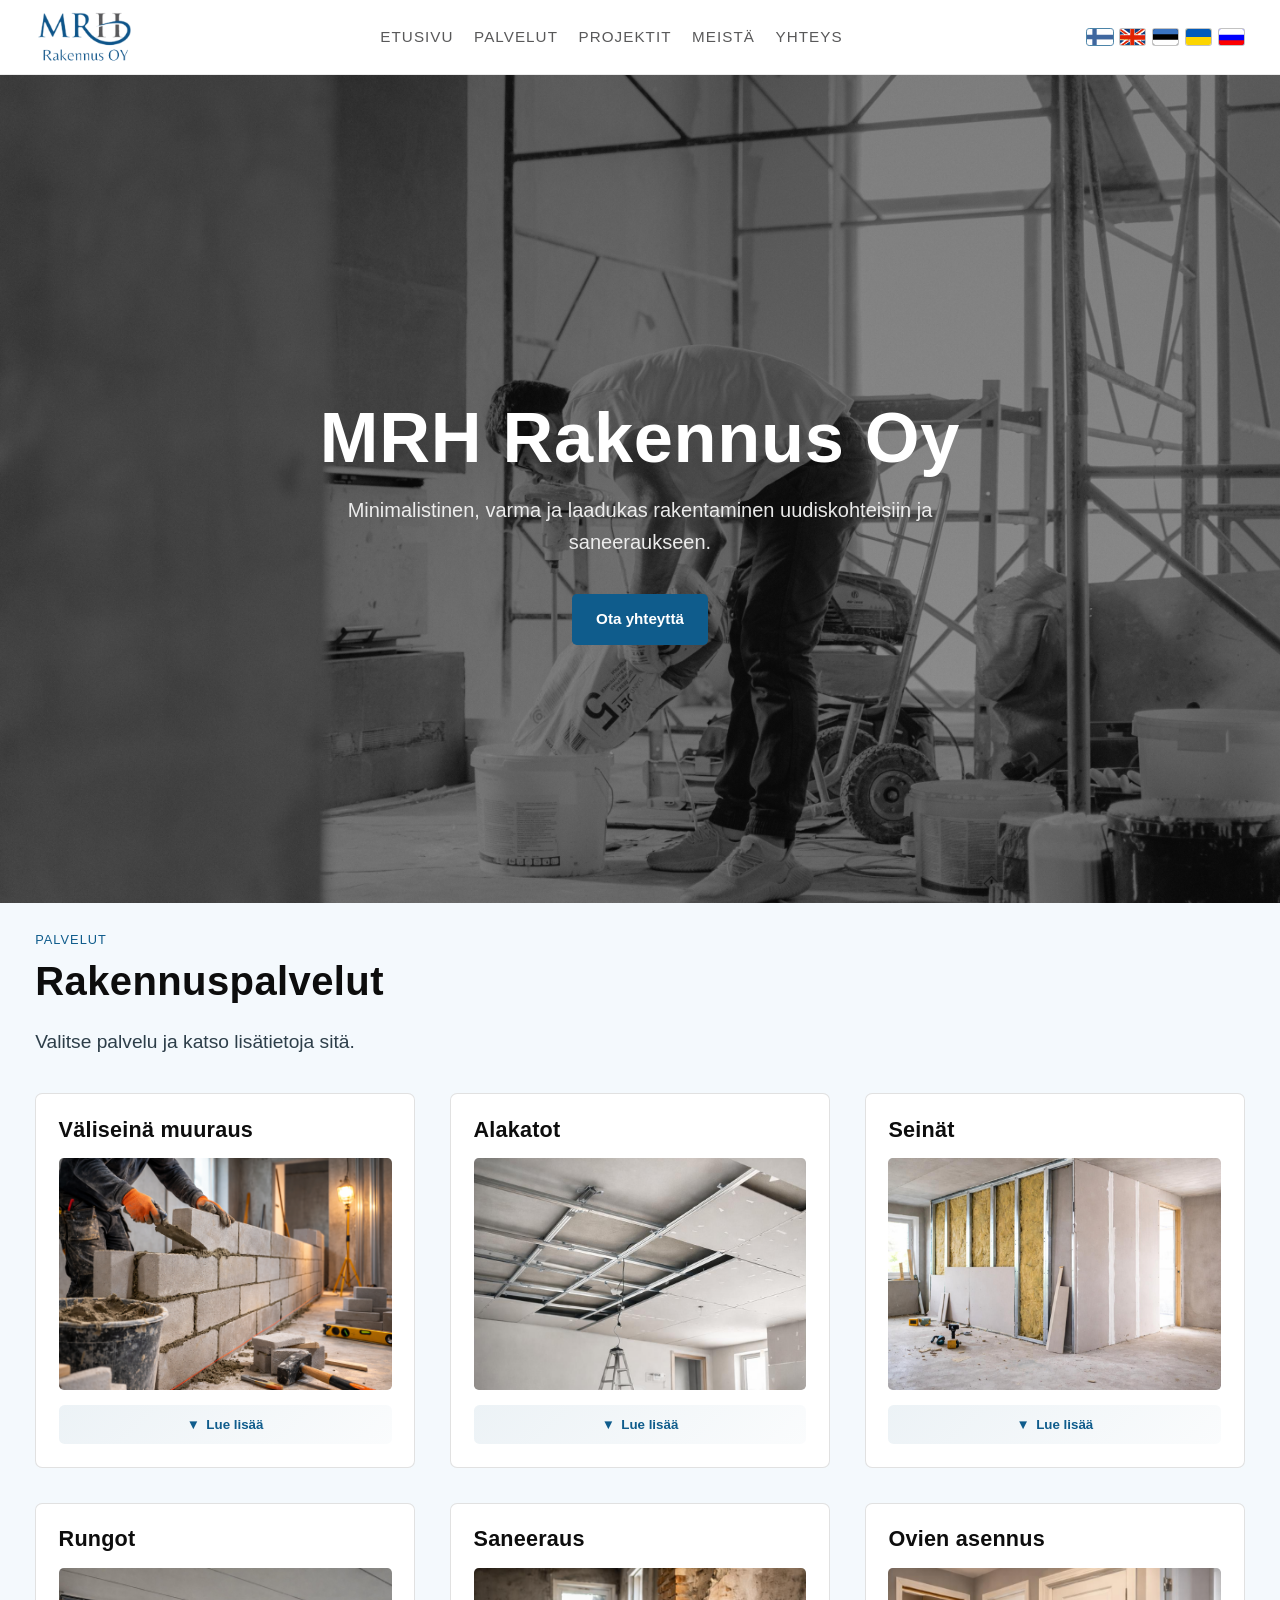
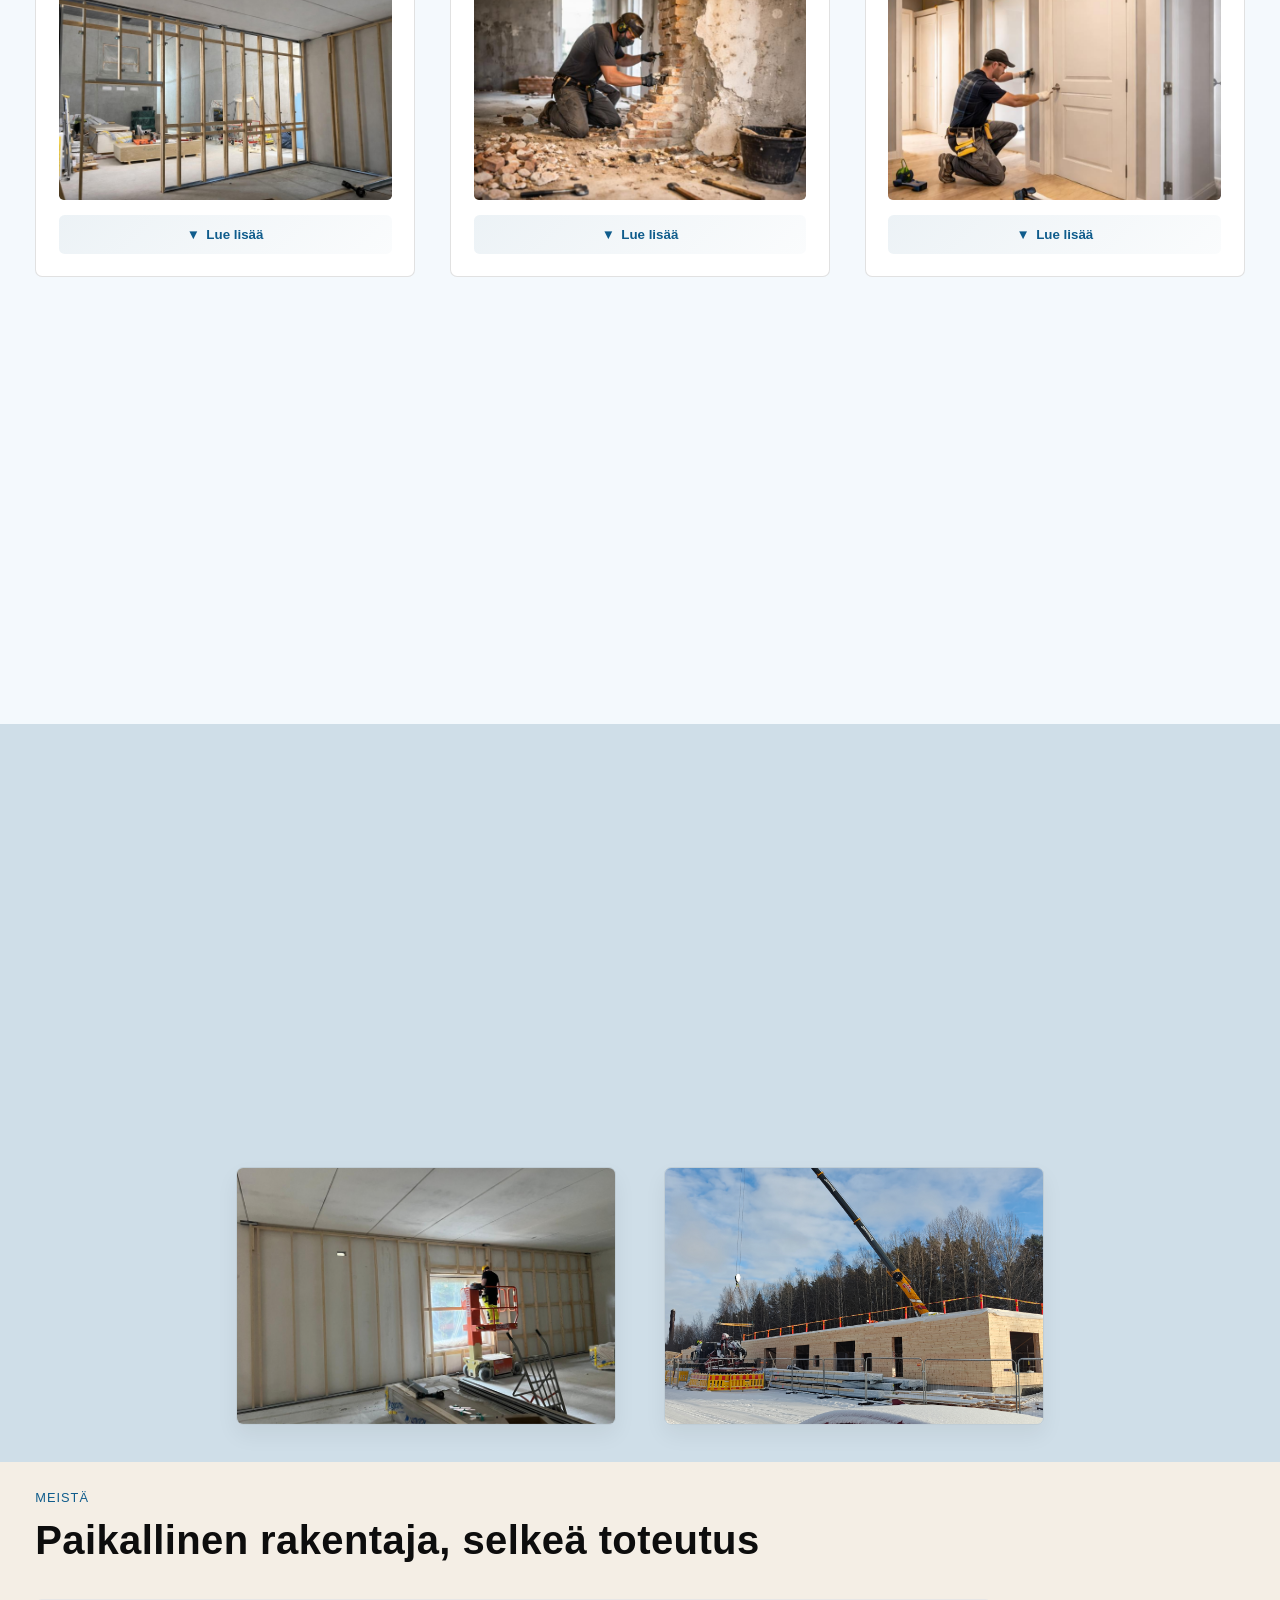
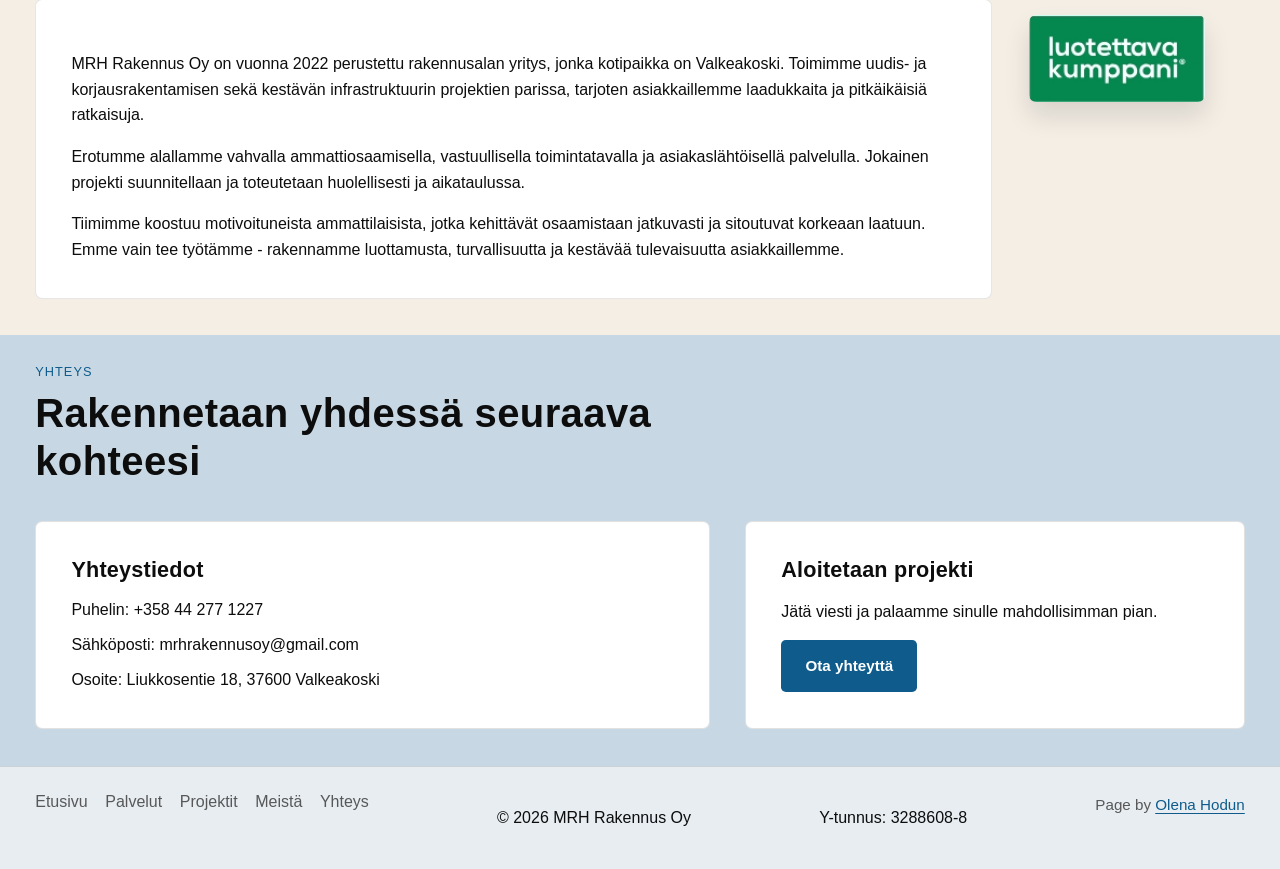
==== index.html @ fdbba247 "Main page (finnish) was extracted to the root of the project" ====
﻿<!doctype html>
<html lang="fi">
<head>
  <meta charset="UTF-8">
  <meta name="viewport" content="width=device-width, initial-scale=1.0">
  <meta name="description" content="MRH Rakennus Oy tarjoaa laadukasta rakennus- ja saneerauspalvelua.">
  <title>MRH Rakennus Oy | Rakennuspalvelut</title>
  <link rel="icon" href="./Assets/Icons/favicon.ico">
  <link rel="stylesheet" href="./css.css">
</head>
<body>
  <a class="skip-link" href="#home">Siirry sisältöön</a>

  <header class="site-header" data-header>
    <div class="container header-inner">
      <a class="logo-link" href="#home" aria-label="MRH Rakennus Oy etusivulle">
        <img src="./Assets/Icons/LOGO4 OK.png" alt="MRH Rakennus Oy logo">
      </a>

      <nav class="site-nav" id="site-nav" aria-label="Päävalikko" data-nav>
        <ul class="nav-list">
          <li><a class="nav-link" href="#home">Etusivu</a></li>
          <li><a class="nav-link" href="#services">Palvelut</a></li>
          <li><a class="nav-link" href="#projects">Projektit</a></li>
          <li><a class="nav-link" href="#about">Meistä</a></li>
          <li><a class="nav-link" href="#contact">Yhteys</a></li>
        </ul>
      </nav>

      <div class="header-tools">
        <nav class="lang-switch" aria-label="Kielen vaihto">
          <a class="lang-link" href="./" aria-label="Suomi" aria-current="page"><img src="./Assets/Images/flags/fiflag.svg" alt=""></a>
          <a class="lang-link" href="./project-root/en/" aria-label="English (UK)"><img src="./Assets/Images/flags/enflag.svg" alt=""></a>
          <a class="lang-link" href="./project-root/et/" aria-label="Eesti"><img src="./Assets/Images/flags/etflag.svg" alt=""></a>
          <a class="lang-link" href="./project-root/uk/" aria-label="Українська"><img src="./Assets/Images/flags/ukflag.svg" alt=""></a>
          <a class="lang-link" href="./project-root/ru/" aria-label="Русский"><img src="./Assets/Images/flags/ruflag.svg" alt=""></a>
        </nav>

        <button class="burger" type="button" aria-label="Avaa valikko" aria-controls="site-nav" aria-expanded="false" data-burger>
          <span></span>
          <span></span>
          <span></span>
        </button>
      </div>
    </div>
  </header>

  <main>
    <section id="home" class="hero">
      <div class="container hero-content" data-reveal>
        <h1>MRH Rakennus Oy</h1>
        <p>Minimalistinen, varma ja laadukas rakentaminen uudiskohteisiin ja saneeraukseen.</p>
        <a class="btn btn-primary" href="#contact">Ota yhteyttä</a>
      </div>
    </section>

    <section id="services">
      <div class="container">
        <div class="section-head" data-reveal>
          <span class="section-kicker">Palvelut</span>
          <h2>Rakennuspalvelut</h2>
          <p>Valitse palvelu ja katso lisätietoja sitä.</p>
        </div>

        <div class="services-grid">
          <article class="service-card" data-service-card data-reveal>
            <div class="service-head">
            <h3 class="service-title">Väliseinä muuraus</h3>
              <div class="service-thumb"><img src="./Assets/Images/Services/Muuraus.png" alt="Väliseinämuuraus"></div>
              <button class="service-toggle" type="button" aria-expanded="false" aria-controls="service-fi-1"><span class="arrow" aria-hidden="true">▼</span><span data-toggle-label>Lue lisää</span></button>
            </div>
            <div class="service-content" id="service-fi-1" aria-hidden="true"><div class="service-content-inner"><p>Rakennetaan uusia seiniä esimerkiksi tiilestä tai harkoista tilojen jakamiseksi. Työ sisältää mittauksen, muurauksen ja pinnan viimeistelyn.</p></div></div>
          </article>

          <article class="service-card" data-service-card data-reveal>
            <div class="service-head">
            <h3 class="service-title">Alakatot</h3>
              <div class="service-thumb"><img src="./Assets/Images/Services/Alakatot.png" alt="Alakatot"></div>
              <button class="service-toggle" type="button" aria-expanded="false" aria-controls="service-fi-2"><span class="arrow" aria-hidden="true">▼</span><span data-toggle-label>Lue lisää</span></button>
            </div>
            <div class="service-content" id="service-fi-2" aria-hidden="true"><div class="service-content-inner"><p>Asennetaan kattoon alakattojärjestelmä (esim. kipsilevy tai levyritilä), jolla saadaan siisti pinta ja piilotetaan johdot tai putket.</p></div></div>
          </article>

          <article class="service-card" data-service-card data-reveal>
            <div class="service-head">
            <h3 class="service-title">Seinät</h3>
              <div class="service-thumb"><img src="./Assets/Images/Services/Seinät.png" alt="Seinätyöt"></div>
              <button class="service-toggle" type="button" aria-expanded="false" aria-controls="service-fi-3"><span class="arrow" aria-hidden="true">▼</span><span data-toggle-label>Lue lisää</span></button>
            </div>
            <div class="service-content" id="service-fi-3" aria-hidden="true"><div class="service-content-inner"><p>Seinien rakentaminen ja levytys (esim. kipsilevy), tasoitus sekä valmistelu maalausta tai muuta pintaa varten.</p></div></div>
          </article>

          <article class="service-card" data-service-card data-reveal>
            <div class="service-head">
            <h3 class="service-title">Rungot</h3>
              <div class="service-thumb"><img src="./Assets/Images/Services/Runko.jpeg" alt="Runkotyöt"></div>
              <button class="service-toggle" type="button" aria-expanded="false" aria-controls="service-fi-4"><span class="arrow" aria-hidden="true">▼</span><span data-toggle-label>Lue lisää</span></button>
            </div>
            <div class="service-content" id="service-fi-4" aria-hidden="true"><div class="service-content-inner"><p>Rakennuksen tai seinien tukirakenteiden (puu tai metalli) tekeminen, joiden päälle levyt ja muut materiaalit asennetaan.</p></div></div>
          </article>

          <article class="service-card" data-service-card data-reveal>
            <div class="service-head">
            <h3 class="service-title">Saneeraus</h3>
              <div class="service-thumb"><img src="./Assets/Images/Services/Saneeraus.png" alt="Saneeraus"></div>
              <button class="service-toggle" type="button" aria-expanded="false" aria-controls="service-fi-5"><span class="arrow" aria-hidden="true">▼</span><span data-toggle-label>Lue lisää</span></button>
            </div>
            <div class="service-content" id="service-fi-5" aria-hidden="true"><div class="service-content-inner"><p>Vanhan tilan korjaus tai uudistaminen. Voi sisältää purkua, korjausta ja uusien rakenteiden asentamista.</p></div></div>
          </article>

          <article class="service-card" data-service-card data-reveal>
            <div class="service-head">
            <h3 class="service-title">Ovien asennus</h3>
              <div class="service-thumb"><img src="./Assets/Images/Services/Ovien asennus.png" alt="Ovien asennus"></div>
              <button class="service-toggle" type="button" aria-expanded="false" aria-controls="service-fi-6"><span class="arrow" aria-hidden="true">▼</span><span data-toggle-label>Lue lisää</span></button>
            </div>
            <div class="service-content" id="service-fi-6" aria-hidden="true"><div class="service-content-inner"><p>Uuden oven ja karmien asennus, säätö sekä varmistus, että ovi toimii oikein ja sulkeutuu tiiviisti.</p></div></div>
          </article>

          <article class="service-card" data-service-card data-reveal>
            <div class="service-head">
            <h3 class="service-title">Ikkunoiden asennus</h3>
              <div class="service-thumb"><img src="./Assets/Images/Services/Ikkunoiden asennus.png" alt="Ikkunoiden asennus"></div>
              <button class="service-toggle" type="button" aria-expanded="false" aria-controls="service-fi-7"><span class="arrow" aria-hidden="true">▼</span><span data-toggle-label>Lue lisää</span></button>
            </div>
            <div class="service-content" id="service-fi-7" aria-hidden="true"><div class="service-content-inner"><p>Vanhojen ikkunoiden vaihto tai uusien asennus, tiivistys ja viimeistely, jotta ikkuna on eristetty ja toimii oikein.</p></div></div>
          </article>
        </div>
      </div>
    </section>

    <section id="projects">
      <div class="container">
        <div class="section-head" data-reveal>
          <span class="section-kicker">Projektit</span>
          <h2>Viimeaikaiset kohteet</h2>
        </div>
        <div class="projects-grid">
          <article class="project-card" data-reveal><div class="project-slider" data-slider><div class="project-track">
            <img src="./Assets\Images\Projects\Ahvenisjärven koulu 2025\Ahvenisjärven koulu1.jpeg" alt="Asuntokohde">
            <img src="./Assets\Images\Projects\Ahvenisjärven koulu 2025\Ahvenisjärven koulu2.jpeg" alt="Asuntokohde">
          </div><button class="project-nav prev" type="button" aria-label="Edellinen kuva">&#10094;</button><button class="project-nav next" type="button" aria-label="Seuraava kuva">&#10095;</button><div class="project-dots" role="tablist" aria-label="Projektin kuvat"><button class="project-dot is-active" type="button" aria-label="Näytä kuva 1"></button><button class="project-dot" type="button" aria-label="Näytä kuva 2"></button></div></div><div class="project-overlay">
            Ahvenisjärven koulu, 2025</div>
          </article>
          <article class="project-card" data-reveal><div class="project-slider" data-slider><div class="project-track">
            <img src="./Assets\Images\Projects\Malminharjun kurssikeskus 2026\Malminharjun kurssikeskus 2.jpeg" alt="Toimitilakohde">
            <img src="./Assets\Images\Projects\Malminharjun kurssikeskus 2026\Malminharjun kurssikeskus3.jpeg" alt="Toimitilakohde">
            <img src="./Assets\Images\Projects\Malminharjun kurssikeskus 2026\Malminharjun kurssikeskus4.jpeg" alt="Toimitilakohde">
            <img src="./Assets\Images\Projects\Malminharjun kurssikeskus 2026\Malminharjun kurssikeskus5.jpeg" alt="Toimitilakohde">
            <img src="./Assets\Images\Projects\Malminharjun kurssikeskus 2026\Malminharjun kurssikeskus6.jpeg" alt="Toimitilakohde">
            <img src="./Assets\Images\Projects\Malminharjun kurssikeskus 2026\WhatsApp Image 2026-03-03 at 14.04.19.jpeg" alt="Toimitilakohde">
          </div><button class="project-nav prev" type="button" aria-label="Edellinen kuva">&#10094;</button><button class="project-nav next" type="button" aria-label="Seuraava kuva">&#10095;</button><div class="project-dots" role="tablist" aria-label="Projektin kuvat"><button class="project-dot is-active" type="button" aria-label="Näytä kuva 1"></button><button class="project-dot" type="button" aria-label="Näytä kuva 2"></button><button class="project-dot" type="button" aria-label="Näytä kuva 3"></button><button class="project-dot" type="button" aria-label="Näytä kuva 4"></button><button class="project-dot" type="button" aria-label="Näytä kuva 5"><button class="project-dot" type="button" aria-label="Näytä kuva 6"></button></button></div></div><div class="project-overlay">
            Malminharjun kurssikeskus, 2026</div>
          </article>
          <article class="project-card" data-reveal><div class="project-slider" data-slider><div class="project-track">
            <img src="./Assets\Images\Projects\Sääksjärven koulu 2024\Saaksjarven koulu.jpeg" alt="Julkisivukohde">
          </div><!--<button class="project-nav prev" type="button" aria-label="Edellinen kuva">&#10094;</button><button class="project-nav next" type="button" aria-label="Seuraava kuva">&#10095;</button>--><div class="project-dots" role="tablist" aria-label="Projektin kuvat"><button class="project-dot is-active" type="button" aria-label="Näytä kuva 1"></button></div></div><div class="project-overlay">
            Sääksjärven koulu, 2024</div>
          </article>
          <article class="project-card" data-reveal><div class="project-slider" data-slider><div class="project-track">
            <img src="./Assets\Images\Projects\Sisä- ja ulkoikkunoiden asennus, PK Rahola 2026\IMG20260211143029.jpg" alt="Sisärakennuskohde">
            <img src="./Assets\Images\Projects\Sisä- ja ulkoikkunoiden asennus, PK Rahola 2026\IMG20260219124139.jpg" alt="Sisärakennuskohde">
            <img src="./Assets\Images\Projects\Sisä- ja ulkoikkunoiden asennus, PK Rahola 2026\IMG20260219124539.jpg" alt="Sisärakennuskohde">
          </div><button class="project-nav prev" type="button" aria-label="Edellinen kuva">&#10094;</button><button class="project-nav next" type="button" aria-label="Seuraava kuva">&#10095;</button><div class="project-dots" role="tablist" aria-label="Projektin kuvat"><button class="project-dot is-active" type="button" aria-label="Näytä kuva 1"></button><button class="project-dot" type="button" aria-label="Näytä kuva 2"></button><button class="project-dot" type="button" aria-label="Näytä kuva 3"></button></div></div><div class="project-overlay">
            Sisä- ja ulkoikkunoiden asennus, PK Rahola, 2026</div>
          </article>
        </div>
      </div>
    </section>

    <section id="about">
      <div class="container">
        <div class="section-head" data-reveal>
          <span class="section-kicker">Meistä</span>
          <h2>Paikallinen rakentaja, selkeä toteutus</h2>
        </div>
        <div class="about-grid" data-reveal><article class="about-copy"><p>MRH Rakennus Oy on vuonna 2022 perustettu 
          rakennusalan yritys, jonka kotipaikka on Valkeakoski. Toimimme uudis- ja korjausrakentamisen 
          sekä kestävän infrastruktuurin projektien parissa, tarjoten asiakkaillemme laadukkaita ja 
          pitkäikäisiä ratkaisuja.</p><p>Erotumme alallamme vahvalla ammattiosaamisella, vastuullisella 
            toimintatavalla ja asiakaslähtöisellä palvelulla. Jokainen projekti suunnitellaan ja toteutetaan 
            huolellisesti ja aikataulussa.</p><p>Tiimimme 
              koostuu motivoituneista ammattilaisista, jotka kehittävät osaamistaan jatkuvasti ja 
              sitoutuvat korkeaan laatuun. Emme vain tee työtämme - rakennamme luottamusta, turvallisuutta ja kestävää tulevaisuutta asiakkaillemme.</p></article><figure class="about-image"><img src="./Assets/LUOTETTAVA KUMPPANI.jpeg" alt="Luotettava kumppani -merkki" loading="lazy" decoding="async"></figure></div>
      </div>
    </section>

    <section id="contact">
      <div class="container">
        <div class="section-head" data-reveal>
          <span class="section-kicker">Yhteys</span>
          <h2>Rakennetaan yhdessä seuraava kohteesi</h2>
        </div>
        <div class="contact-grid">
          <article class="contact-card" data-reveal>
            <h3>Yhteystiedot</h3>
            <ul class="contact-list">
              <li>Puhelin: +358 44 277 1227</li>
              <li>Sähköposti: mrhrakennusoy@gmail.com</li>
              <li>Osoite: Liukkosentie 18, 37600 Valkeakoski</li>
            </ul>
          </article>
          <aside class="contact-cta" data-reveal>
            <h3>Aloitetaan projekti</h3>
            <p>Jätä viesti ja palaamme sinulle mahdollisimman pian.</p>
            <a class="btn btn-primary" href="mailto:mrhrakennusoy@gmail.com">Ota yhteyttä</a>
          </aside>
        </div>
      </div>
    </section>
  </main>

  <footer class="site-footer">
    <div class="container footer-inner">
      <ul class="footer-nav">
        <li><a href="#home">Etusivu</a></li>
        <li><a href="#services">Palvelut</a></li>
        <li><a href="#projects">Projektit</a></li>
        <li><a href="#about">Meistä</a></li>
        <li><a href="#contact">Yhteys</a></li>
      </ul>
      <p>&copy; <span data-year></span> MRH Rakennus Oy</p><p>Y-tunnus: 3288608-8</p>
      <p class="footer-credit">Page by <a href="https://www.linkedin.com/in/olenahodun" target="_blank" rel="noopener noreferrer">Olena Hodun</a></p>
    </div>
  </footer>

  <script src="./js/ui.js" defer></script>
  <script src="./js/animations.js" defer></script>
  <script src="./js/lang.js" defer></script>
</body>
</html>
---- css.css ----
:root {
  --c-dark: #0D0D0D;
  --c-accent: #0F5C8C;
  --c-accent-2: #5888A6;
  --c-gray: #585859;
  --c-light: #F2F2F2;

  --container: 78rem;
  --radius: 0.45rem;
  --radius-sm: 0.3rem;
  --header-height: 4.65rem;
  --space-1: clamp(0.7rem, 1.2vw, 1rem);
  --space-2: clamp(1rem, 1.8vw, 1.4rem);
  --space-3: clamp(1.5rem, 2.8vw, 2.2rem);
  --space-4: clamp(2.2rem, 4vw, 3.2rem);
  --space-5: clamp(3rem, 5vw, 4.2rem);
}

* { box-sizing: border-box; }
html { scroll-behavior: smooth; }
body {
  margin: 0;
  font-family: "Avenir Next", "Manrope", "Segoe UI", sans-serif;
  color: var(--c-dark);
  background: #fff;
  line-height: 1.6;
}
img { display: block; width: 100%; height: auto; }
a { color: inherit; text-decoration: none; }

.container {
  width: min(100% - (var(--space-3) * 2), var(--container));
  margin-inline: auto;
}

.skip-link {
  position: absolute;
  left: -999px;
  top: 0;
  padding: 0.7rem 1rem;
  background: var(--c-dark);
  color: #fff;
  z-index: 999;
}
.skip-link:focus { left: 0.75rem; top: 0.75rem; }

.site-header {
  position: sticky;
  top: 0;
  z-index: 120;
  background: rgba(255, 255, 255, 0.97);
  backdrop-filter: blur(10px);
  border-bottom: 1px solid rgba(13, 13, 13, 0.08);
  transition: box-shadow 260ms ease;
}
.site-header.is-scrolled { box-shadow: 0 12px 26px rgba(13, 13, 13, 0.1); }

.header-inner {
  min-height: var(--header-height);
  display: flex;
  align-items: center;
  justify-content: space-between;
  gap: var(--space-2);
  flex-wrap: nowrap;
}
.logo-link {
  display: inline-flex;
  align-items: center;
  flex: 0 0 auto;
}
.logo-link img {
  height: calc(var(--header-height) * 0.75);
  width: auto;
  object-fit: contain;
}

.site-nav {
  flex: 1 1 auto;
  display: flex;
  justify-content: center;
}
.nav-list {
  margin: 0;
  padding: 0;
  list-style: none;
  display: flex;
  align-items: center;
  gap: clamp(0.9rem, 1.6vw, 1.5rem);
}
.nav-link {
  font-size: 0.95rem;
  text-transform: uppercase;
  letter-spacing: 0.07em;
  color: var(--c-gray);
  padding-bottom: 0.2rem;
  border-bottom: 1px solid transparent;
  transition: color 240ms ease, border-color 240ms ease;
}
.nav-link:hover,
.nav-link:focus-visible,
.nav-link.is-active {
  color: var(--c-accent);
  border-bottom-color: var(--c-accent);
}

.header-tools {
  flex: 0 0 auto;
  display: flex;
  align-items: center;
  gap: var(--space-1);
}

.lang-switch {
  display: flex;
  align-items: center;
  gap: 0.35rem;
}
.lang-link {
  width: 1.7rem;
  height: 1.15rem;
  display: inline-flex;
  align-items: center;
  justify-content: center;
  border: 1px solid rgba(13, 13, 13, 0.25);
  border-radius: 0.2rem;
  background: #fff;
  overflow: hidden;
  transition: transform 220ms ease, border-color 220ms ease, opacity 220ms ease;
}
.lang-link img {
  width: 100%;
  height: 100%;
  object-fit: cover;
}
.lang-link:hover,
.lang-link:focus-visible {
  transform: translateY(-1px);
  border-color: var(--c-accent);
}
.lang-link[aria-current="page"] {
  opacity: 0.75;
  border-color: var(--c-accent);
}

.burger {
  width: 2.7rem;
  height: 2.7rem;
  display: none;
  flex-direction: column;
  align-items: center;
  justify-content: center;
  gap: 0.35rem;
  border: 1px solid rgba(13, 13, 13, 0.2);
  border-radius: 0.35rem;
  background: #fff;
  cursor: pointer;
  padding: 0;
}
.burger span {
  width: 1.25rem;
  height: 2px;
  background: var(--c-dark);
  transition: transform 400ms cubic-bezier(0.4, 0, 0.2, 1), opacity 300ms ease;
}
.burger.is-active span:nth-child(1) {
  transform: translateY(8px) rotate(45deg);
}
.burger.is-active span:nth-child(2) {
  opacity: 0;
}
.burger.is-active span:nth-child(3) {
  transform: translateY(-8px) rotate(-45deg);
}

body.menu-open { overflow: hidden; }

section {
  scroll-margin-top: var(--header-height);
  margin: 0;
  padding: var(--space-2) 0;
}
#home {
  min-height: min(92svh, 64rem);
  padding: calc(var(--header-height) + var(--space-4)) 0 var(--space-5);
  color: #fff;
  background: linear-gradient(rgba(13, 13, 13, 0.5), rgba(13, 13, 13, 0.42)), url("Assets/Images/BackGround.jpg") center/cover no-repeat;
  display: grid;
  place-items: center;
}
#services { background: #f4f9fd; }
#projects { background: #cfdee8; }
#about { background: #f4eee5; }
#contact { background: #c7d8e4; }

.section-head { max-width: 48rem; margin-bottom: var(--space-3); }
.section-head p {
  font-size: clamp(1.03rem, 1.5vw, 1.2rem);
  line-height: 1.75;
  color: #2d3e49;
}
.section-kicker {
  display: inline-block;
  margin-bottom: 0.45rem;
  text-transform: uppercase;
  letter-spacing: 0.08em;
  font-size: 0.8rem;
  color: var(--c-accent);
}
h1, h2, h3 {
  margin: 0 0 0.9rem;
  line-height: 1.2;
  font-weight: 600;
  letter-spacing: 0.01em;
}
h1 { font-size: clamp(2.1rem, 5.5vw, 4.4rem); }
h2 { font-size: clamp(1.6rem, 3.3vw, 2.5rem); }
h3 { font-size: clamp(1.12rem, 2vw, 1.35rem); }

.hero-content {
  max-width: 54rem;
  text-align: center;
}
.hero-content p {
  margin: 0 auto var(--space-3);
  max-width: 42rem;
  font-size: clamp(1.02rem, 2vw, 1.25rem);
  color: rgba(242, 242, 242, 0.96);
}

.btn {
  display: inline-flex;
  align-items: center;
  justify-content: center;
  border-radius: 0.3rem;
  border: 1px solid transparent;
  padding: 0.78rem 1.45rem;
  font-weight: 600;
  font-size: 0.95rem;
  transition: background-color 260ms ease, border-color 260ms ease, box-shadow 260ms ease;
}
.btn-primary { background-color: var(--c-accent); color: #fff; }
.btn-primary:hover,
.btn-primary:focus-visible {
  background-color: var(--c-accent-2);
  box-shadow: none;
}

.about-grid {
  display: grid;
  grid-template-columns: 1fr;
  gap: var(--space-3);
  align-items: start;
  margin-bottom: 14.4px;
}
.about-copy {
  padding: var(--space-3);
  border: 1px solid rgba(13, 13, 13, 0.1);
  border-radius: var(--radius);
  background: #fff;
}
.about-copy p:last-child { margin-bottom: 0; }
.about-image {
  width: min(100%, 11rem);
  margin-left: auto;
  border-radius: var(--radius);
  overflow: hidden;
  box-shadow: 0 14px 26px rgba(13, 13, 13, 0.12);
}
.about-image img {
  aspect-ratio: auto;
  object-fit: cover;
  object-position: center;
}

/* ================= SERVICES GRID ================= */

.services-grid {
  display: grid;
  gap: var(--space-3);
  margin-top: var(--space-2);
  align-items: start; /* prevents stretch bug */
  margin-bottom: 14.4px;
}

.service-card {
  border: 1px solid rgba(13, 13, 13, 0.12);
  border-radius: var(--radius);
  background: #fff;
  overflow: hidden;
  transition: 
    transform 300ms ease,
    box-shadow 300ms ease,
    border-color 300ms ease;
  position: relative;
}

.service-card.is-open {
  transform: translateY(-6px);
  box-shadow: 0 18px 32px rgba(13, 13, 13, 0.12);
  border-color: rgba(15, 92, 140, 0.55);
}

/* ===== HEADER ===== */

.service-head {
  padding: var(--space-2);
  display: grid;
  gap: var(--space-1);
}

.service-title {
  margin: 0;
  text-align: left;
  font-weight: 600;
}

/* ===== IMAGE ===== */

.service-thumb {
  border-radius: var(--radius-sm);
  overflow: hidden;
}

.service-thumb img {
  aspect-ratio: 16 / 10;
  object-fit: cover;
  min-height: 14.5rem;
  transition: transform 400ms ease;
}

/* ===== PREMIUM TOGGLE BUTTON ===== */

.service-toggle {
  width: 100%;
  border: none;
  border-radius: 0.35rem;
  background: linear-gradient(
    135deg,
    rgba(15, 92, 140, 0.08),
    rgba(15, 92, 140, 0.02)
  );
  color: var(--c-accent);
  padding: 0.75rem 0.9rem;
  display: flex;
  align-items: center;
  justify-content: center;
  gap: 0.4rem;
  font-weight: 600;
  cursor: pointer;
  transition: 
    background 260ms ease,
    transform 200ms ease,
    box-shadow 260ms ease;
}

.service-toggle:hover,
.service-toggle:focus-visible {
  background: linear-gradient(
    135deg,
    rgba(15, 92, 140, 0.16),
    rgba(15, 92, 140, 0.05)
  );
  transform: translateY(-2px);
  box-shadow: 0 8px 18px rgba(15, 92, 140, 0.18);
}

.service-card.is-open .service-toggle {
  background: var(--c-accent);
  color: #fff;
}

.service-toggle .arrow {
  transition: transform 320ms cubic-bezier(0.4, 0, 0.2, 1);
}

.service-card.is-open .service-toggle .arrow {
  transform: rotate(180deg);
}

/* ===== ACCORDION CONTENT ===== */

.service-content {
  overflow: hidden;
  max-height: 0;
  transition: max-height 520ms cubic-bezier(0.4, 0, 0.2, 1);
}

.service-content-inner {
  padding: 0 var(--space-2) var(--space-2);
  color: var(--c-gray);
  opacity: 0;
  transform: translateY(-4px);
  transition: 
    opacity 350ms ease,
    transform 350ms ease;
}

.service-card.is-open .service-content-inner {
  opacity: 1;
  transform: translateY(0);
}


.projects-grid {
  display: flex;
  flex-wrap: wrap;
  justify-content: center;
  gap: 3rem;  /*gap: calc(var(--space-3) + 0.3rem);*/
  margin-top: var(--space-2);
  margin-bottom: 14.4px;
}
.project-card {
  flex: 1 1 18rem;
  max-width: 24rem;
  position: relative;
  border-radius: var(--radius);
  overflow: hidden;
  border: 1px solid rgba(13, 13, 13, 0.08);
  box-shadow: 0 10px 22px rgba(13, 13, 13, 0.06);
  transition: transform 240ms ease, box-shadow 240ms ease, border-color 240ms ease;
}
.project-slider {
  position: relative;
  overflow: hidden;
}
.project-track {
  display: flex;
  transition: transform 300ms ease;
  will-change: transform;
}
.project-track img {
  flex: 0 0 100%;
  width: 100%;
  aspect-ratio: 16 / 10;
  min-height: 16rem;
  object-fit: cover;
}
.project-nav {
  position: absolute;
  top: 50%;
  transform: translateY(-50%);
  z-index: 2;
  width: 2rem;
  height: 2rem;
  border: 1px solid rgba(242, 242, 242, 0.7);
  border-radius: 999px;
  background: rgba(13, 13, 13, 0.46);
  color: #fff;
  display: grid;
  place-items: center;
  cursor: pointer;
  opacity: 0;
  transition: opacity 220ms ease, background-color 220ms ease, border-color 220ms ease;
}
.project-nav.prev { left: 0.55rem; }
.project-nav.next { right: 0.55rem; }
.project-card:hover .project-nav,
.project-card:focus-within .project-nav {
  opacity: 1;
}
.project-nav:hover,
.project-nav:focus-visible {
  background: rgba(15, 92, 140, 0.9);
  border-color: rgba(242, 242, 242, 0.95);
}
.project-dots {
  position: absolute;
  left: 50%;
  bottom: 0.6rem;
  transform: translateX(-50%);
  z-index: 2;
  display: flex;
  align-items: center;
  gap: 0.35rem;
  opacity: 0;
  transition: opacity 220ms ease;
}
.project-card:hover .project-dots,
.project-card:focus-within .project-dots {
  opacity: 1;
}
.project-dot {
  width: 0.275rem;
  height: 0.275rem;
  border-radius: 50%;
  border: 1px solid rgba(242, 242, 242, 0.9);
  background: rgba(242, 242, 242, 0.45);
  padding: 0;
  cursor: pointer;
}
.project-dot.is-active {
  background: var(--c-accent);
  border-color: var(--c-accent);
}
.project-overlay {
  position: absolute;
  inset: auto 0 0;
  padding: 0.9rem 1rem;
  background: linear-gradient(180deg, rgba(13, 13, 13, 0) 0%, rgba(13, 13, 13, 0.66) 100%);
  color: #fff;
  opacity: 0;
  transform: translateY(8px);
  transition: opacity 220ms ease, transform 220ms ease;
}
.project-card:hover,
.project-card:focus-within {
  box-shadow: 0 16px 30px rgba(13, 13, 13, 0.12);
  border-color: rgba(15, 92, 140, 0.36);
}
.project-card:hover .project-overlay,
.project-card:focus-within .project-overlay {
  opacity: 1;
  transform: translateY(0);
}

/* ================= PROJECT GALLERY MODAL ================= */

body.modal-open { overflow: hidden; }

.gallery-modal {
  position: fixed;
  inset: 0;
  background: rgba(13, 13, 13, 0.72);
  z-index: 9999;
  display: grid;
  place-items: center;
  padding: var(--space-3);
  opacity: 0;
  visibility: hidden;
  pointer-events: none;
  transition: opacity 220ms ease, visibility 0s linear 220ms;
}

.gallery-modal.is-open {
  opacity: 1;
  visibility: visible;
  pointer-events: auto;
  transition: opacity 220ms ease;
}

.gallery-dialog {
  width: min(1100px, 100%);
  background: transparent;
  border-radius: var(--radius);
  overflow: hidden;
  box-shadow: none;
  position: relative;
  transform: translateY(10px) scale(0.99);
  transition: transform 220ms ease;
}

.gallery-modal.is-open .gallery-dialog {
  transform: translateY(0) scale(1);
}

.gallery-image {
  width: 100%;
  height: auto;
  max-height: min(78vh, 900px);
  object-fit: contain;
  background: transparent;
  aspect-ratio: auto;
}

.gallery-close,
.gallery-prev,
.gallery-next {
  border: 1px solid rgba(13, 13, 13, 0.2);
  background: rgba(255, 255, 255, 0.92);
  color: var(--c-dark);
  cursor: pointer;
}

.gallery-close {
  position: absolute;
  top: 0.6rem;
  right: 0.6rem;
  z-index: 3;
  width: 2.1rem;
  height: 2.1rem;
  border-radius: 999px;
  font-size: 1.35rem;
  line-height: 1;
}

.gallery-prev,
.gallery-next {
  position: absolute;
  top: 50%;
  z-index: 2;
  transform: translateY(-50%);
  width: 2.2rem;
  height: 2.2rem;
  border-radius: 999px;
  display: grid;
  place-items: center;
  font-size: 1.1rem;
}

.gallery-prev { left: 0.65rem; }
.gallery-next { right: 0.65rem; }

.gallery-close:hover,
.gallery-close:focus-visible,
.gallery-prev:hover,
.gallery-prev:focus-visible,
.gallery-next:hover,
.gallery-next:focus-visible {
  border-color: var(--c-accent);
  box-shadow: 0 0 0 2px rgba(15, 92, 140, 0.18);
  outline: none;
}

.gallery-footer {
  padding: 0.8rem 1rem 1rem;
}

.gallery-caption {
  margin: 0;
  color: #fff;
  font-weight: 500;
}

.gallery-dots {
  display: flex;
  flex-wrap: wrap;
  align-items: center;
  gap: 0.42rem;
  margin-top: 0.8rem;
}

.gallery-dot {
  width: 0.5rem;
  height: 0.5rem;
  border-radius: 50%;
  border: 1px solid rgba(13, 13, 13, 0.32);
  background: rgba(13, 13, 13, 0.2);
  padding: 0;
  cursor: pointer;
}

.gallery-dot.is-active {
  background: var(--c-accent);
  border-color: var(--c-accent);
}

.gallery-dot:hover,
.gallery-dot:focus-visible {
  border-color: var(--c-accent);
  outline: none;
}

.contact-grid {
  display: grid;
  gap: var(--space-3);
  grid-template-columns: 1fr;
  margin-bottom: 14.4px;
}
.contact-card,
.contact-cta {
  border: 1px solid rgba(13, 13, 13, 0.12);
  border-radius: var(--radius);
  padding: var(--space-3);
  background: #fff;
}
.contact-list {
  list-style: none;
  padding: 0;
  margin: 0;
}
.contact-list li + li { margin-top: 0.6rem; }

.site-footer {
  border-top: 1px solid rgba(13, 13, 13, 0.12);
  padding: var(--space-2) 0;
  background: #e7edf1;
}
.footer-inner {
  display: flex;
  flex-wrap: wrap;
  justify-content: space-between;
  gap: var(--space-2);
}
.footer-nav {
  list-style: none;
  margin: 0;
  padding: 0;
  display: flex;
  flex-wrap: wrap;
  gap: 0.7rem 1.1rem;
}
.footer-nav a { color: var(--c-gray); transition: color 220ms ease; }
.footer-nav a:hover,
.footer-nav a:focus-visible { color: var(--c-accent); }
.footer-credit {
  margin: 0.2rem 0 0;
  font-size: 0.95rem;
  color: var(--c-gray);
}
.footer-credit a {
  color: var(--c-accent);
  text-decoration: underline;
  text-underline-offset: 0.16rem;
  transition: color 220ms ease;
}
.footer-credit a:hover,
.footer-credit a:focus-visible {
  color: var(--c-accent-2);
}

.reveal {
  opacity: 0;
  transform: translateY(18px);
  transition: opacity 560ms ease, transform 560ms ease;
}
.reveal.is-visible { opacity: 1; transform: translateY(0); }

@media (min-width: 768px) {
  .about-grid {
    grid-template-columns: minmax(0, 1fr) minmax(9rem, 11rem);
    column-gap: clamp(2rem, 6vw, 5rem);
  }
  .about-image {
    justify-self: end;
    margin-left: 0;
  }
  .contact-grid { grid-template-columns: 1.35fr 1fr; }
  .services-grid { grid-template-columns: repeat(2, 1fr); }
}

@media (min-width: 1024px) {
  .services-grid { grid-template-columns: repeat(3, 1fr); }
  .project-card {
    flex: 0 1 calc((100% - (var(--space-3) * 2)) / 3);
    max-width: none;
  }
}

@media (max-width: 1023px) {
  :root { --header-height: 4.35rem; }

  .header-inner { position: relative; }

  .site-nav {
    position: absolute;
    left: 0;
    right: 0;
    top: 100%;
    background: rgba(255, 255, 255, 0.99);
    border-bottom: 1px solid rgba(13, 13, 13, 0.1);
    max-height: 0;
    overflow: hidden;
    transition: max-height 350ms cubic-bezier(0.4, 0, 0.2, 1);
    justify-content: flex-start;
  }
  .site-nav.is-open { max-height: 24rem; }

  .nav-list {
    width: 100%;
    flex-direction: column;
    align-items: flex-start;
    padding: 1rem;
  }

  .burger { display: inline-flex; }
}

@media (max-width: 767px) {
  .container { width: min(100% - (var(--space-2) * 2), var(--container)); }
  .services-grid { grid-template-columns: 1fr; }
  .service-thumb img { min-height: 13rem; }
  .project-track img { min-height: 14rem; }
  .about-image { width: 100%; max-width: none; }
  .about-image img { aspect-ratio: auto; }
}

@media (prefers-reduced-motion: reduce) {
  *, *::before, *::after {
    animation-duration: 0.01ms !important;
    animation-iteration-count: 1 !important;
    transition-duration: 0.01ms !important;
  }
  .reveal { opacity: 1; transform: none; }
}

/* ================= COOKIE CONSENT ================= */

.cookie-consent {
  position: fixed;
  left: 0;
  right: 0;
  bottom: 0;
  z-index: 110;
  padding: 0.8rem;
  opacity: 0;
  transform: translateY(24px);
  pointer-events: none;
  transition: opacity 280ms ease, transform 320ms ease;
}

.cookie-consent.is-visible {
  opacity: 1;
  transform: translateY(0);
  pointer-events: auto;
}

.cookie-consent-inner {
  width: min(100%, 64rem);
  margin: 0 auto;
  background: rgba(255, 255, 255, 0.97);
  backdrop-filter: blur(10px);
  color: var(--c-dark);
  border: 1px solid rgba(13, 13, 13, 0.08);
  border-radius: 0.7rem;
  box-shadow: 0 12px 26px rgba(13, 13, 13, 0.1);
  padding: 1rem 1.1rem;
}

.cookie-title {
  margin: 0;
  font-size: 1.02rem;
}

.cookie-intro,
.cookie-list-label,
.cookie-list,
.cookie-details-body,
.cookie-details-policy-label,
.cookie-details-policy {
  margin: 0.55rem 0 0;
  font-size: 0.93rem;
  line-height: 1.5;
}

.cookie-list {
  padding-left: 1.1rem;
}

.cookie-details-policy {
  padding-left: 1.1rem;
}

.cookie-more-link {
  margin-top: 0.65rem;
  background: transparent;
  border: none;
  color: var(--c-accent);
  text-decoration: underline;
  text-underline-offset: 0.15rem;
  cursor: pointer;
  padding: 0;
  font-size: 0.9rem;
}

.cookie-more-link:hover,
.cookie-more-link:focus-visible {
  color: var(--c-accent-2);
}

.cookie-details {
  max-height: 0;
  overflow: hidden;
  transition: max-height 320ms ease;
}

.cookie-consent.is-details-open .cookie-details {
  max-height: 24rem;
}

.cookie-details-card {
  margin-top: 0.65rem;
  padding: 0.8rem;
  border-radius: 0.5rem;
  border: 1px solid rgba(13, 13, 13, 0.12);
  background: #fff;
}

.cookie-details-head {
  display: flex;
  justify-content: space-between;
  gap: 0.6rem;
  align-items: center;
}

.cookie-details-title {
  margin: 0;
  font-size: 0.95rem;
}

.cookie-details-close {
  border: 1px solid rgba(13, 13, 13, 0.25);
  background: transparent;
  color: var(--c-dark);
  border-radius: 999px;
  padding: 0.25rem 0.55rem;
  cursor: pointer;
  font-size: 0.8rem;
}

.cookie-actions {
  margin-top: 0.8rem;
  display: flex;
  flex-wrap: wrap;
  gap: 0.55rem;
}

.cookie-btn {
  border-radius: 0.4rem;
  border: 1px solid transparent;
  padding: 0.56rem 0.95rem;
  font-size: 0.9rem;
  font-weight: 600;
  cursor: pointer;
}

.cookie-btn-accept {
  background: var(--c-accent);
  color: #fff;
}

.cookie-btn-accept:hover,
.cookie-btn-accept:focus-visible {
  background: var(--c-accent-2);
}

.cookie-btn-reject {
  background: transparent;
  color: var(--c-dark);
  border-color: rgba(13, 13, 13, 0.32);
}

.cookie-btn-reject:hover,
.cookie-btn-reject:focus-visible {
  border-color: var(--c-accent);
}

.cookie-settings-btn {
  border: 1px solid rgba(13, 13, 13, 0.2);
  background: #fff;
  color: var(--c-gray);
  border-radius: 0.35rem;
  padding: 0.46rem 0.8rem;
  font-size: 0.86rem;
  cursor: pointer;
  transition: border-color 220ms ease, color 220ms ease;
}

.cookie-settings-btn:hover,
.cookie-settings-btn:focus-visible {
  border-color: var(--c-accent);
  color: var(--c-accent);
}

@media (max-width: 767px) {
  .cookie-consent {
    padding: 0.55rem;
  }

  .cookie-consent-inner {
    padding: 0.85rem 0.9rem;
  }

  .cookie-actions {
    flex-direction: column;
  }

  .cookie-btn {
    width: 100%;
  }
}
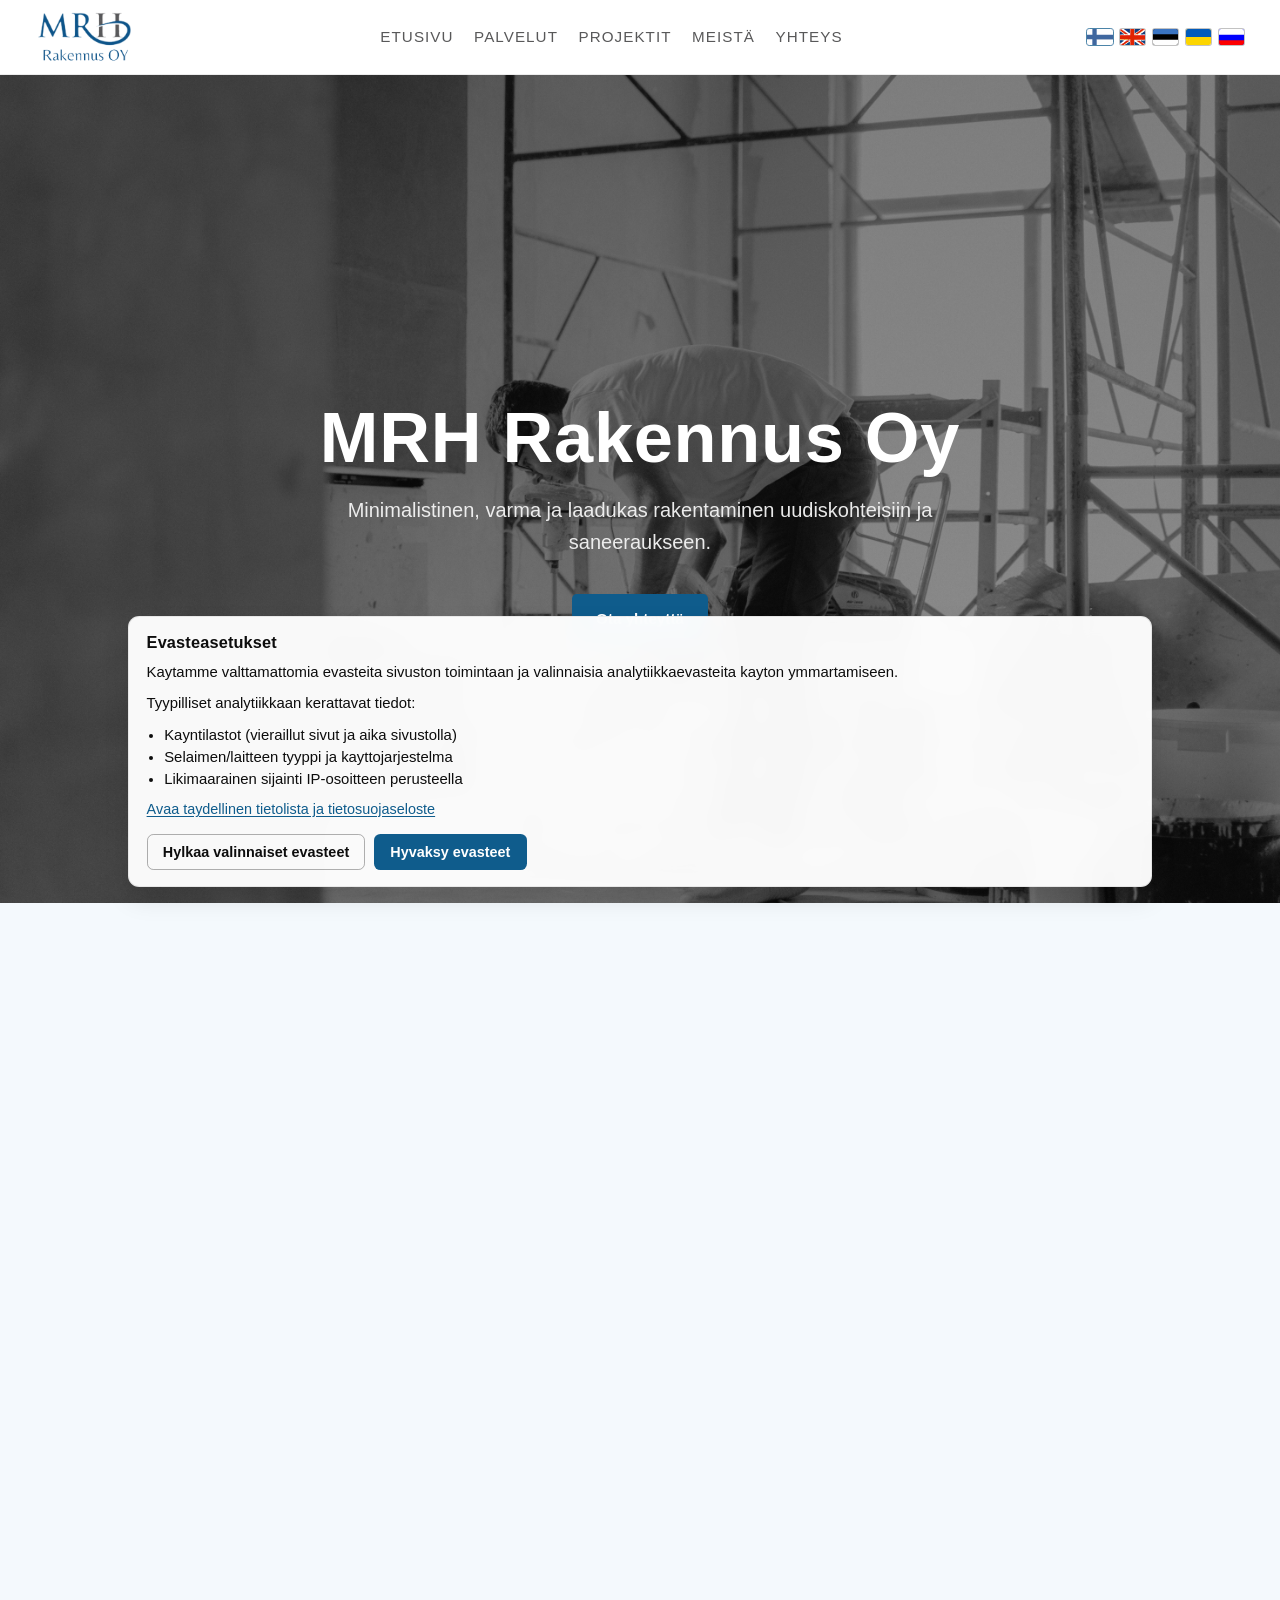
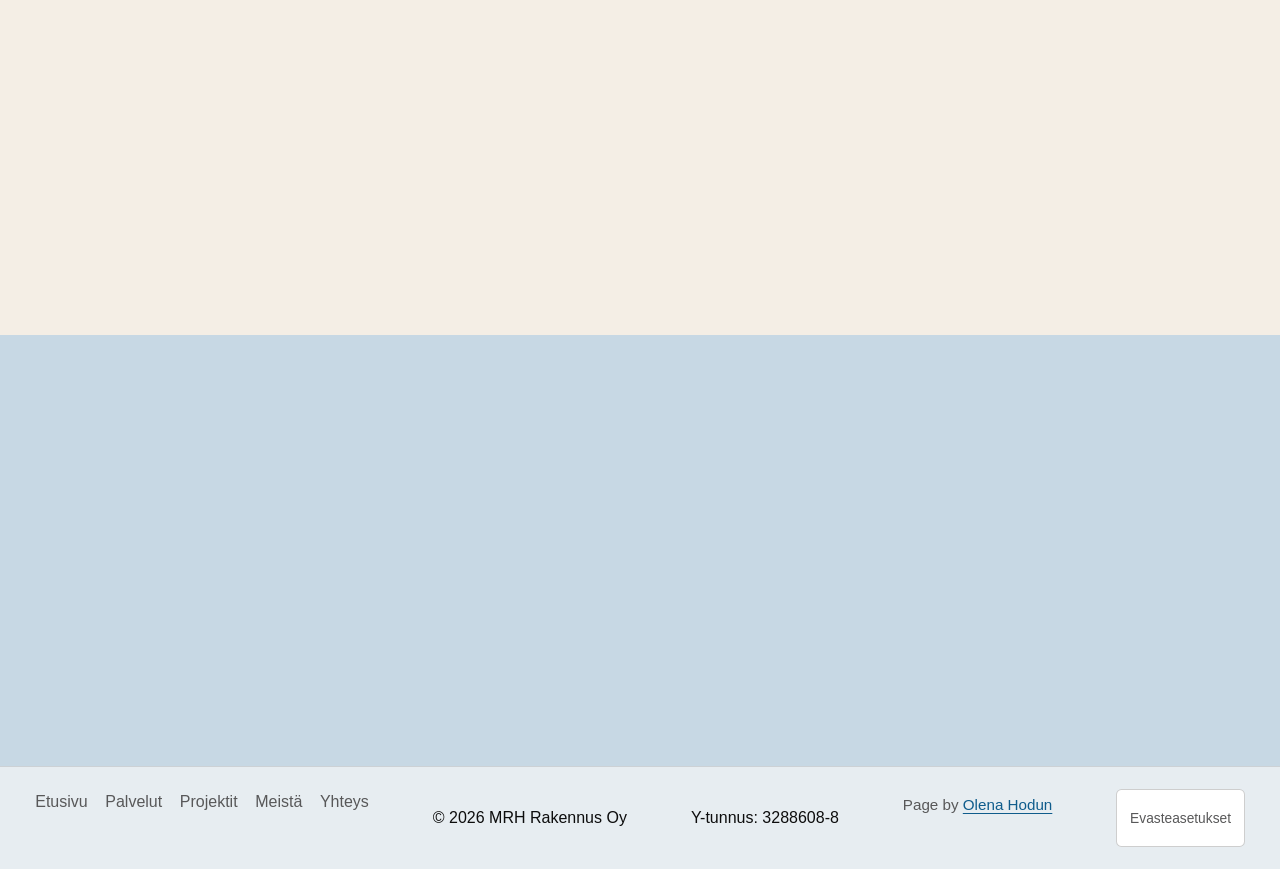
==== commit e17c7426: "Coolies banner + GA ID proper implementation" ====
--- a/index.html
+++ b/index.html
@@ -227,6 +227,7 @@
   <script src="./js/ui.js" defer></script>
   <script src="./js/animations.js" defer></script>
   <script src="./js/lang.js" defer></script>
+  <script src="./js/cookie-consent.js" defer></script>
 </body>
 </html>
 
--- a/css.css
+++ b/css.css
@@ -864,7 +864,9 @@
 }
 
 .cookie-consent.is-details-open .cookie-details {
-  max-height: 24rem;
+  max-height: min(32rem, 55vh);
+  overflow-y: auto;
+  overscroll-behavior: contain;
 }
 
 .cookie-details-card {
@@ -958,6 +960,8 @@
 
   .cookie-consent-inner {
     padding: 0.85rem 0.9rem;
+    max-height: calc(100vh - 1.1rem);
+    overflow-y: auto;
   }
 
   .cookie-actions {
@@ -967,4 +971,8 @@
   .cookie-btn {
     width: 100%;
   }
-}
+
+  .cookie-consent.is-details-open .cookie-details {
+    max-height: min(24rem, 45vh);
+  }
+}
